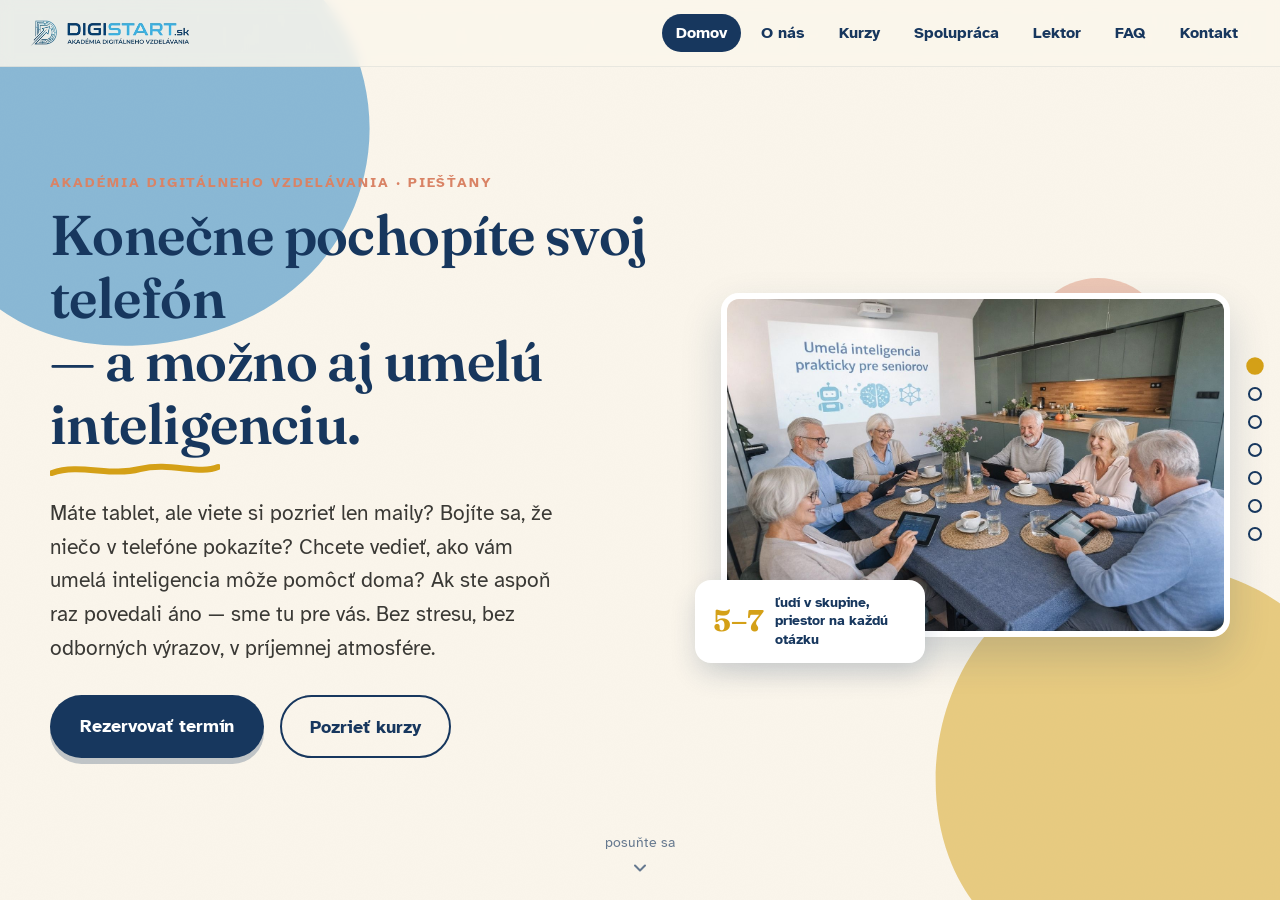
==== index.html @ fc983784 "Fix badge-card number wrapping, add question to hero lede, more compelling headline" ====
<!DOCTYPE html>
<html lang="sk">
<head>
<meta charset="UTF-8">
<meta name="viewport" content="width=device-width, initial-scale=1.0">
<title>DigiStart.sk — Akadémia digitálneho vzdelávania</title>
<style>
  @import url('https://fonts.googleapis.com/css2?family=Fraunces:opsz,wght@9..144,400;9..144,500;9..144,600;9..144,700&family=Atkinson+Hyperlegible:wght@400;700&display=swap');

  :root{
    --paper:#FBF6EC;
    --paper-deep:#F4EBD8;
    --navy:#17375E;
    --sky:#2E86C1;
    --gold:#D4A017;
    --teal:#5E9E96;
    --coral:#D98365;
    --ink:#2B2A28;
    --maxw: 1180px;
  }

  *{box-sizing:border-box;}
  html,body{margin:0;padding:0;}
  body{
    font-family:'Atkinson Hyperlegible', sans-serif;
    background:var(--paper);
    color:var(--ink);
    font-size:19px;
    line-height:1.6;
    -webkit-font-smoothing:antialiased;
  }
  h1,h2,h3{
    font-family:'Fraunces', serif;
    color:var(--navy);
    margin:0;
    font-weight:600;
    letter-spacing:-0.01em;
  }
  a{color:var(--sky);}
  img{max-width:100%; display:block;}
  button{font-family:inherit;}

  /* ===== Paper texture overlay ===== */
  .paper-texture{
    position:fixed; inset:0; pointer-events:none; z-index:1; opacity:0.5; mix-blend-mode:multiply;
  }

  /* ===== Scroll container ===== */
  .scroller{
    height:100vh;
    overflow-y:scroll;
    scroll-snap-type:y mandatory;
    scroll-behavior:smooth;
  }
  .scroller::-webkit-scrollbar{ width:0; background:transparent; }

  section.page{
    min-height:100vh;
    scroll-snap-align:start;
    scroll-snap-stop:always;
    position:relative;
    display:flex;
    align-items:center;
    overflow:hidden;
    padding:90px 24px 60px;
  }
  section.page > .wrap{
    max-width:var(--maxw);
    margin:0 auto;
    width:100%;
    position:relative;
    z-index:5;
  }

  @media (max-width:880px){
    section.page{
      overflow:visible;
      min-height:100vh;
      height:auto;
      padding:84px 20px 50px;
    }
  }

  /* reveal animation */
  .reveal{
    opacity:0;
    transform:translateY(18px);
    transition:opacity 0.9s ease, transform 0.9s ease;
  }
  .reveal.in{
    opacity:1;
    transform:translateY(0);
  }
  @media (prefers-reduced-motion: reduce){
    .reveal{opacity:1; transform:none; transition:none;}
    .scroller{scroll-behavior:auto;}
  }

  /* ===== Top nav ===== */
  .topnav{
    position:fixed; top:0; left:0; right:0; z-index:50;
    display:flex; align-items:center; justify-content:space-between;
    padding:14px 28px;
    background:rgba(251,246,236,0.85);
    backdrop-filter:blur(6px);
    border-bottom:1px solid rgba(23,55,94,0.08);
  }
  .topnav .brand{
    display:flex; align-items:center; gap:10px;
    font-family:'Fraunces', serif; font-weight:700; color:var(--navy);
    font-size:20px;
  }
  .topnav .brand img{height:30px; width:auto;}
  .topnav nav{
    display:flex; gap:6px; flex-wrap:wrap;
  }
  .topnav nav button{
    background:none; border:none; cursor:pointer;
    font-family:'Atkinson Hyperlegible', sans-serif;
    font-size:16px; font-weight:700;
    color:var(--navy);
    padding:9px 14px;
    border-radius:999px;
    transition:background 0.25s, color 0.25s;
    white-space:nowrap;
  }
  .topnav nav button:hover, .topnav nav button:focus-visible{
    background:var(--sky); color:#fff;
    outline:none;
  }
  .topnav nav button.active{
    background:var(--navy); color:#fff;
  }
  .topnav .menu-toggle{
    display:none;
    background:none;border:none;cursor:pointer;
    color:var(--navy);
  }

  @media (max-width:880px){
    .topnav nav{
      position:fixed; top:64px; left:0; right:0;
      background:var(--paper);
      flex-direction:column; align-items:stretch;
      padding:10px 18px 18px;
      box-shadow:0 12px 24px rgba(23,55,94,0.12);
      transform:translateY(-110%);
      transition:transform 0.3s ease;
      max-height:70vh; overflow-y:auto;
    }
    .topnav nav.open{ transform:translateY(0); }
    .topnav nav button{ text-align:left; font-size:18px; padding:13px 16px; }
    .topnav .menu-toggle{ display:block; }
  }

  /* ===== Side dots (page indicator) ===== */
  .dots{
    position:fixed; right:18px; top:50%; transform:translateY(-50%);
    z-index:40;
    display:flex; flex-direction:column; gap:14px;
  }
  .dots button{
    width:14px; height:14px; border-radius:50%;
    border:2px solid var(--navy);
    background:transparent;
    cursor:pointer; padding:0;
    transition:background 0.25s, transform 0.25s;
  }
  .dots button.active{ background:var(--gold); border-color:var(--gold); transform:scale(1.25); }
  @media (max-width:700px){ .dots{ display:none; } }

  /* ===== Down arrow nudge ===== */
  .scroll-hint{
    position:absolute; bottom:22px; left:50%; transform:translateX(-50%);
    z-index:6;
    display:flex; flex-direction:column; align-items:center; gap:4px;
    color:var(--navy); opacity:0.65;
    font-size:14px;
    animation:bob 2.2s ease-in-out infinite;
  }
  @keyframes bob{ 0%,100%{transform:translate(-50%,0);} 50%{transform:translate(-50%,8px);} }

  /* ===== Brush underline ===== */
  .brush-underline{
    display:block;
    width:170px; height:18px;
    margin-top:6px;
  }
  .eyebrow{
    font-family:'Atkinson Hyperlegible',sans-serif;
    text-transform:uppercase;
    letter-spacing:0.14em;
    font-size:14px;
    font-weight:700;
    color:var(--coral);
    margin-bottom:10px;
    display:block;
  }

  /* ===== Watercolor blobs (decorative, per-section, behind content) ===== */
  .blob{ position:absolute; z-index:1; pointer-events:none; }

  /* ===== Buttons ===== */
  .btn{
    display:inline-flex; align-items:center; gap:10px;
    font-family:'Atkinson Hyperlegible', sans-serif;
    font-weight:700; font-size:18px;
    padding:15px 28px;
    border-radius:999px;
    text-decoration:none;
    cursor:pointer;
    border:2px solid transparent;
    transition:transform 0.2s ease, box-shadow 0.2s ease;
  }
  .btn:hover{ transform:translateY(-2px); }
  .btn-primary{
    background:var(--navy); color:#fff;
    box-shadow:0 6px 0 rgba(23,55,94,0.25);
  }
  .btn-primary:hover{ box-shadow:0 8px 0 rgba(23,55,94,0.25); }
  .btn-outline{
    background:transparent; color:var(--navy); border-color:var(--navy);
  }
  .btn-outline:hover{ background:var(--navy); color:#fff; }

  /* ===== Hero ===== */
  #hero .wrap{
    display:grid; grid-template-columns:1.1fr 0.9fr; gap:48px; align-items:center;
  }
  #hero h1{ font-size:clamp(34px,5vw,56px); line-height:1.12; }
  #hero .lede{ font-size:21px; margin-top:18px; max-width:520px; color:#3a3935; }
  #hero .hero-photo{
    position:relative;
  }
  #hero .hero-photo img{
    border-radius:18px;
    box-shadow:0 18px 40px rgba(23,55,94,0.18);
    border:6px solid #fff;
  }
  #hero .badge-card{
    position:absolute; bottom:-26px; left:-26px;
    background:#fff; border-radius:16px; padding:14px 18px;
    box-shadow:0 12px 26px rgba(23,55,94,0.16);
    display:flex; align-items:center; gap:12px;
    max-width:230px;
  }
  #hero .badge-card .num{ font-family:'Fraunces',serif; font-size:30px; color:var(--gold); font-weight:700; white-space:nowrap; flex-shrink:0; }
  #hero .badge-card .lbl{ font-size:14px; color:var(--navy); font-weight:700; line-height:1.3;}
  .cta-row{ margin-top:30px; display:flex; gap:16px; flex-wrap:wrap; }
  @media (max-width:880px){
    #hero .wrap{ grid-template-columns:1fr; }
    #hero .hero-photo{ order:-1; max-width:380px; margin:0 auto 30px; }
    #hero .badge-card{ left:8px; bottom:-20px; }
  }

  /* ===== Generic section heading block ===== */
  .head-block{ max-width:680px; margin-bottom:40px; }
  .head-block p{ font-size:19px; color:#3a3935; margin-top:14px; }

  /* ===== Pestrá (About) section ===== */
  #o-nas .grid3{
    display:grid; grid-template-columns:repeat(3,1fr); gap:26px; margin-top:10px;
  }
  .feature-card{
    background:#fff; border-radius:18px; padding:28px 24px;
    box-shadow:0 10px 26px rgba(23,55,94,0.08);
    position:relative;
  }
  .feature-card .icon{
    width:54px; height:54px; border-radius:50%;
    display:flex; align-items:center; justify-content:center;
    margin-bottom:16px;
  }
  .feature-card h3{ font-size:21px; margin-bottom:10px; }
  .feature-card p{ font-size:17px; color:#4a4944; margin:0; }
  @media (max-width:880px){ #o-nas .grid3{ grid-template-columns:1fr; } }

  /* ===== Kurzy ===== */
  .course-grid{
    display:grid; grid-template-columns:repeat(3,1fr); gap:24px; margin-top:30px;
  }
  .course-card{
    background:#fff; border-radius:20px; padding:30px 28px;
    box-shadow:0 12px 28px rgba(23,55,94,0.10);
    border-top:6px solid var(--sky);
    display:flex; flex-direction:column;
  }
  .course-card:nth-child(2){ border-top-color:var(--gold); }
  .course-card:nth-child(3){ border-top-color:var(--coral); }
  .course-card:nth-child(4){ border-top-color:var(--teal); }
  .course-card:nth-child(5){ border-top-color:var(--navy); }
  .course-card .badge-popular{
    display:inline-block; background:var(--gold); color:#fff; font-size:12.5px; font-weight:700;
    padding:4px 11px; border-radius:999px; margin-bottom:10px; width:fit-content;
  }
  .course-card h3{ font-size:21px; margin-bottom:8px; }
  .course-card .meta{
    display:flex; gap:8px; flex-wrap:wrap; margin-bottom:14px;
  }
  .course-card .meta span{
    font-size:13.5px; font-weight:700; color:var(--navy);
    background:var(--paper-deep); padding:5px 11px; border-radius:999px;
  }
  .course-card p.short-desc{ font-size:16px; color:#4a4944; margin:0 0 18px; flex-grow:1; }
  .course-card .course-link{
    display:inline-flex; align-items:center; gap:6px;
    font-weight:700; font-size:15.5px; color:var(--navy); text-decoration:none;
    margin-top:auto;
  }
  .course-card .course-link:hover{ color:var(--sky); }
  @media (max-width:980px){ .course-grid{ grid-template-columns:repeat(2,1fr); } }
  @media (max-width:700px){ .course-grid{ grid-template-columns:1fr; } }

  .course-note{
    margin-top:26px; background:var(--paper-deep); border-radius:16px;
    padding:20px 26px; font-size:17px; color:var(--navy);
    border-left:5px solid var(--gold);
  }

  /* ===== Spolupráca ===== */
  #spolupraca .wrap{
    display:grid; grid-template-columns:1fr 1fr; gap:48px; align-items:start;
  }
  #spolupraca .photo-stack{ position:relative; }
  #spolupraca .photo-stack img{
    border-radius:16px; box-shadow:0 14px 30px rgba(23,55,94,0.16); border:5px solid #fff;
  }
  #spolupraca .photo-stack .small-photo{
    position:absolute; bottom:-36px; right:-30px; width:55%;
    border:5px solid #fff; border-radius:14px; box-shadow:0 12px 24px rgba(23,55,94,0.2);
  }
  #spolupraca .checklist{ margin-top:14px; padding:0; list-style:none; }
  #spolupraca .checklist li{
    display:flex; gap:12px; align-items:flex-start; margin-bottom:14px; font-size:18px;
  }
  #spolupraca .checklist li svg{ flex-shrink:0; margin-top:3px; }
  @media (max-width:880px){
    #spolupraca .wrap{ grid-template-columns:1fr; }
    #spolupraca .photo-stack{ margin-bottom:60px; max-width:420px; }
  }

  /* ===== Lektor ===== */
  #lektor .wrap{
    display:grid; grid-template-columns:0.8fr 1.2fr; gap:50px; align-items:center;
  }
  #lektor .portrait{
    border-radius:50%;
    width:280px; height:280px; object-fit:cover;
    object-position:50% 15%;
    border:8px solid #fff;
    box-shadow:0 16px 32px rgba(23,55,94,0.2);
    margin:0 auto;
  }
  #lektor .name-tag{ text-align:center; margin-top:18px; }
  #lektor .name-tag .role{ color:var(--coral); font-weight:700; font-size:16px; }
  #lektor blockquote{
    font-family:'Fraunces',serif; font-size:22px; color:var(--navy);
    border-left:5px solid var(--gold); padding-left:22px; margin:0 0 20px;
    font-weight:500; line-height:1.45;
  }
  @media (max-width:880px){
    #lektor .wrap{ grid-template-columns:1fr; text-align:center; }
    #lektor blockquote{ text-align:left; }
  }

  /* ===== FAQ ===== */
  .faq-list{ margin-top:10px; }
  .faq-item{
    background:#fff; border-radius:14px; margin-bottom:14px;
    box-shadow:0 8px 18px rgba(23,55,94,0.07);
    overflow:hidden;
  }
  .faq-item summary{
    list-style:none; cursor:pointer;
    padding:20px 26px;
    font-family:'Fraunces',serif; font-weight:600; font-size:19px;
    color:var(--navy);
    display:flex; align-items:center; justify-content:space-between; gap:16px;
  }
  .faq-item summary::-webkit-details-marker{ display:none; }
  .faq-item summary .plus{
    flex-shrink:0; width:30px; height:30px; border-radius:50%;
    background:var(--paper-deep); display:flex; align-items:center; justify-content:center;
    font-size:20px; color:var(--navy); font-weight:700;
    transition:transform 0.25s ease;
  }
  .faq-item[open] summary .plus{ transform:rotate(45deg); }
  .faq-item .faq-a{
    padding:0 26px 22px; font-size:17.5px; color:#4a4944;
  }

  /* ===== Kontakt ===== */
  #kontakt .wrap{
    display:grid; grid-template-columns:1fr 1fr; gap:48px;
  }
  .contact-card{
    background:#fff; border-radius:20px; padding:34px 32px;
    box-shadow:0 14px 30px rgba(23,55,94,0.12);
  }
  @media (max-width:880px){
    #kontakt .wrap{ grid-template-columns:1fr; gap:30px; }
    .contact-card{ padding:26px 22px; }
  }
  @media (max-width:480px){
    .contact-form input,
    .contact-form textarea{ font-size:16px; padding:14px 14px; }
    .contact-form .btn{ font-size:17px; padding:16px 24px; }
  }

  /* ===== Contact form ===== */
  .contact-form label{
    display:block; font-weight:700; color:var(--navy); font-size:16px; margin-bottom:6px;
  }
  .contact-form .field{ margin-bottom:18px; }
  .contact-form input,
  .contact-form textarea{
    width:100%;
    font-family:'Atkinson Hyperlegible', sans-serif;
    font-size:17px;
    padding:13px 16px;
    border:2px solid #E2DCC9;
    border-radius:12px;
    background:var(--paper);
    color:var(--ink);
    transition:border-color 0.2s ease, box-shadow 0.2s ease;
  }
  .contact-form input:focus,
  .contact-form textarea:focus{
    outline:none;
    border-color:var(--sky);
    box-shadow:0 0 0 3px rgba(46,134,193,0.18);
  }
  .contact-form textarea{ resize:vertical; min-height:120px; }
  .contact-form .btn{
    width:100%; justify-content:center; border:none;
  }
  .form-status{
    margin-top:16px; font-size:16px; font-weight:700; display:none; padding:12px 16px; border-radius:10px;
  }
  .form-status.show{ display:block; }
  .form-status.success{ background:#E4F2EE; color:#1F6E5C; }
  .form-status.error{ background:#FBE4E0; color:#A0402A; }
  .form-status.sending{ background:var(--paper-deep); color:var(--navy); }
  .contact-row{
    display:flex; align-items:center; gap:16px; margin-bottom:20px; font-size:19px;
  }
  .contact-row .ic{
    width:46px; height:46px; border-radius:50%; background:var(--paper-deep);
    display:flex; align-items:center; justify-content:center; flex-shrink:0;
  }
  .contact-row a{ color:var(--ink); text-decoration:none; font-weight:700; }
  .contact-row a:hover{ color:var(--sky); }
  .cities{
    display:flex; flex-wrap:wrap; gap:10px; margin-top:8px;
  }
  .cities span{
    background:var(--paper-deep); color:var(--navy); font-weight:700; font-size:15px;
    padding:8px 16px; border-radius:999px;
  }
  footer.site-footer{
    text-align:center; padding:22px; font-size:14px; color:#8a8378;
    position:relative; z-index:5;
  }

  /* Helper utility */
  .text-center{ text-align:center; }
  .mx-auto{ margin-left:auto; margin-right:auto; }
</style>
</head>
<body>

<svg class="paper-texture" width="100%" height="100%">
  <filter id="paperNoise">
    <feTurbulence type="fractalNoise" baseFrequency="0.9" numOctaves="2" result="noise"/>
    <feColorMatrix in="noise" type="matrix" values="0 0 0 0 0  0 0 0 0 0  0 0 0 0 0  0 0 0 0.02 0"/>
  </filter>
  <rect width="100%" height="100%" filter="url(#paperNoise)"/>
</svg>

<!-- ===================== TOP NAV ===================== -->
<div class="topnav">
  <div class="brand">
    <img src="[data-uri]" alt="DigiStart.sk logo">
  </div>
  <button class="menu-toggle" aria-label="Otvoriť menu" id="menuToggle">
    <svg width="30" height="30" viewBox="0 0 24 24" fill="none"><path d="M3 6h18M3 12h18M3 18h18" stroke="#17375E" stroke-width="2.2" stroke-linecap="round"/></svg>
  </button>
  <nav id="mainNav">
    <button data-target="hero" class="active">Domov</button>
    <button data-target="o-nas">O nás</button>
    <button data-target="kurzy">Kurzy</button>
    <button data-target="spolupraca">Spolupráca</button>
    <button data-target="lektor">Lektor</button>
    <button data-target="faq">FAQ</button>
    <button data-target="kontakt">Kontakt</button>
  </nav>
</div>

<!-- ===================== DOTS ===================== -->
<div class="dots" id="dotsNav">
  <button data-target="hero" class="active" aria-label="Domov"></button>
  <button data-target="o-nas" aria-label="O nás"></button>
  <button data-target="kurzy" aria-label="Kurzy"></button>
  <button data-target="spolupraca" aria-label="Spolupráca"></button>
  <button data-target="lektor" aria-label="Lektor"></button>
  <button data-target="faq" aria-label="FAQ"></button>
  <button data-target="kontakt" aria-label="Kontakt"></button>
</div>

<div class="scroller" id="scroller">

  <!-- ===================== HERO ===================== -->
  <section class="page" id="hero">
    <!-- blobs -->
    <svg class="blob" style="top:-80px; left:-100px; width:520px; opacity:0.55;" viewBox="0 0 500 500"><path fill="#2E86C1" d="M120,30 C220,-20 380,10 430,110 C480,210 440,330 340,380 C240,430 100,420 50,320 C0,220 20,80 120,30 Z"/></svg>
    <svg class="blob" style="bottom:-120px; right:-120px; width:480px; opacity:0.5;" viewBox="0 0 500 500"><path fill="#D4A017" d="M150,40 C260,0 400,40 440,150 C480,260 420,380 310,430 C200,480 70,440 30,330 C-10,220 40,80 150,40 Z"/></svg>
    <svg class="blob" style="top:30%; right:8%; width:160px; opacity:0.4;" viewBox="0 0 200 200"><circle cx="100" cy="100" r="90" fill="#D98365"/></svg>

    <div class="wrap">
      <div class="reveal in">
        <span class="eyebrow">Akadémia digitálneho vzdelávania · Piešťany</span>
        <h1>Konečne pochopíte svoj telefón<br>— a možno aj umelú inteligenciu.</h1>
        <svg class="brush-underline" viewBox="0 0 170 18"><path d="M2,12 C30,2 60,16 90,8 C120,1 150,14 168,6" stroke="#D4A017" stroke-width="6" fill="none" stroke-linecap="round"/></svg>
        <p class="lede">Máte tablet, ale viete si pozrieť len maily? Bojíte sa, že niečo v telefóne pokazíte? Chcete vedieť, ako vám umelá inteligencia môže pomôcť doma? Ak ste aspoň raz povedali áno — sme tu pre vás. Bez stresu, bez odborných výrazov, v príjemnej atmosfére.</p>
        <div class="cta-row">
          <a class="btn btn-primary" href="rezervacia.html">Rezervovať termín</a>
          <button class="btn btn-outline" data-target="kurzy">Pozrieť kurzy</button>
        </div>
      </div>
      <div class="hero-photo reveal in">
        <img src="[data-uri]" alt="Lektor DigiStart vysvetľuje seniorom prácu s umelou inteligenciou">
        <div class="badge-card">
          <span class="num">5–7</span>
          <span class="lbl">ľudí v skupine, priestor na každú otázku</span>
        </div>
      </div>
    </div>
    <div class="scroll-hint">
      <span>posuňte sa</span>
      <svg width="20" height="20" viewBox="0 0 24 24" fill="none"><path d="M6 9l6 6 6-6" stroke="#17375E" stroke-width="2.4" stroke-linecap="round" stroke-linejoin="round"/></svg>
    </div>
  </section>

  <!-- ===================== O NÁS ===================== -->
  <section class="page" id="o-nas" style="background:var(--paper-deep);">
    <svg class="blob" style="top:-60px; right:-90px; width:420px; opacity:0.45;" viewBox="0 0 500 500"><path fill="#5E9E96" d="M140,30 C250,-10 390,30 430,140 C470,250 410,370 300,420 C190,470 60,420 30,300 C0,180 30,70 140,30 Z"/></svg>

    <div class="wrap">
      <div class="head-block reveal">
        <span class="eyebrow">Prečo DigiStart</span>
        <h2>Kurzy šité na vašu mieru</h2>
        <svg class="brush-underline" viewBox="0 0 170 18"><path d="M2,12 C30,2 60,16 90,8 C120,1 150,14 168,6" stroke="#2E86C1" stroke-width="6" fill="none" stroke-linecap="round"/></svg>
        <p>Každý človek má iné skúsenosti s technológiami a vlastné tempo učenia. Neučíme naspamäť poučky, ale praktické veci, ktoré si hneď vyskúšate na tablete, notebooku alebo telefóne — pokojne, zrozumiteľne a bez stresu.</p>
      </div>

      <div class="grid3">
        <div class="feature-card reveal">
          <div class="icon" style="background:#E8F1F8;">
            <svg width="28" height="28" viewBox="0 0 24 24" fill="none"><path d="M12 2v4M12 18v4M4.9 4.9l2.8 2.8M16.3 16.3l2.8 2.8M2 12h4M18 12h4M4.9 19.1l2.8-2.8M16.3 7.7l2.8-2.8" stroke="#2E86C1" stroke-width="2" stroke-linecap="round"/><circle cx="12" cy="12" r="3.5" stroke="#2E86C1" stroke-width="2"/></svg>
          </div>
          <h3>Individuálny prístup</h3>
          <p>Učíme v malých skupinách 5–7 ľudí, kde má každý dosť času na otázky aj opakovanie. Lektor sa prispôsobuje potrebám skupiny, nie naopak.</p>
        </div>
        <div class="feature-card reveal">
          <div class="icon" style="background:#FBF0DC;">
            <svg width="28" height="28" viewBox="0 0 24 24" fill="none"><path d="M9 11l3 3L22 4" stroke="#D4A017" stroke-width="2.2" stroke-linecap="round" stroke-linejoin="round"/><path d="M21 12v7a2 2 0 0 1-2 2H5a2 2 0 0 1-2-2V5a2 2 0 0 1 2-2h11" stroke="#D4A017" stroke-width="2.2" stroke-linecap="round"/></svg>
          </div>
          <h3>Praktická výučba</h3>
          <p>Žiadna zbytočná teória. Každú novú vec si hneď vyskúšate na vašom či našom zariadení — od e-mailu až po umelú inteligenciu.</p>
        </div>
        <div class="feature-card reveal">
          <div class="icon" style="background:#F4E3DC;">
            <svg width="28" height="28" viewBox="0 0 24 24" fill="none"><path d="M20.8 4.6a5.5 5.5 0 0 0-7.8 0L12 5.6l-1-1a5.5 5.5 0 0 0-7.8 7.8l1 1L12 21l7.8-7.6 1-1a5.5 5.5 0 0 0 0-7.8z" stroke="#D98365" stroke-width="2" stroke-linejoin="round"/></svg>
          </div>
          <h3>Príjemná atmosféra</h3>
          <p>Rešpekt, trpezlivosť a ľudský prístup sú samozrejmosťou. Často pri káve či čaji — nejde len o učenie, ale aj o príjemne strávený čas.</p>
        </div>
      </div>
    </div>
  </section>

  <!-- ===================== KURZY ===================== -->
  <section class="page" id="kurzy">
    <svg class="blob" style="bottom:-100px; left:-110px; width:460px; opacity:0.45;" viewBox="0 0 500 500"><path fill="#D98365" d="M150,40 C260,0 400,40 440,150 C480,260 420,380 310,430 C200,480 70,440 30,330 C-10,220 40,80 150,40 Z"/></svg>

    <div class="wrap">
      <div class="head-block reveal">
        <span class="eyebrow">Aktuálna ponuka 2026</span>
        <h2>Vyberte si kurz podľa potreby</h2>
        <svg class="brush-underline" viewBox="0 0 170 18"><path d="M2,12 C30,2 60,16 90,8 C120,1 150,14 168,6" stroke="#D4A017" stroke-width="6" fill="none" stroke-linecap="round"/></svg>
        <p>Kurzy prebiehajú v malých skupinách (ideálne 6 účastníkov) vo viacerých mestách, vrátane tlačených materiálov a certifikátu o absolvovaní. Kliknutím na kurz si pozriete plné podrobnosti.</p>
      </div>

      <div class="course-grid">
        <div class="course-card reveal">
          <span class="badge-popular">⭐ Najpopulárnejší</span>
          <h3>Začíname s umelou inteligenciou</h3>
          <div class="meta"><span>Seniori</span><span>Začiatočníci</span><span>3 hodiny</span></div>
          <p class="short-desc">AI ako jednoduchý a užitočný pomocník pre každodenný život — praktické aplikácie, bezpečnosť a základy promptovania.</p>
          <a class="course-link" href="kurzy.html#ai">Viac informácií →</a>
        </div>
        <div class="course-card reveal">
          <h3>Mobil a tablet bez stresu + bezpečný internet</h3>
          <div class="meta"><span>Seniori</span><span>Začiatočníci</span><span>3 hodiny</span></div>
          <p class="short-desc">Istota pri používaní mobilu a tabletu, práca s internetom, online bezpečnosť a rozpoznávanie hoaxov a podvodov.</p>
          <a class="course-link" href="kurzy.html#mobil-tablet">Viac informácií →</a>
        </div>
        <div class="course-card reveal">
          <h3>Séria piatich 2-hodinových workshopov</h3>
          <div class="meta"><span>Seniori</span><span>Postupný program</span><span>5× 2 hodiny</span></div>
          <p class="short-desc">Tablet, aplikácie, internet, online bezpečnosť a umelá inteligencia — rozdelené do 5 modulov v pokojnom tempe.</p>
          <a class="course-link" href="kurzy.html#seria-modulov">Viac informácií →</a>
        </div>
        <div class="course-card reveal">
          <h3>Digitálny klub seniorov</h3>
          <div class="meta"><span>Seniori</span><span>Pravidelné stretnutia</span><span>Pripravujeme</span></div>
          <p class="short-desc">Pravidelné 2-hodinové stretnutia 2× mesačne v Piešťanoch, Nitre, Novom Meste nad Váhom a Trenčíne.</p>
          <a class="course-link" href="kurzy.html#digitalny-klub">Viac informácií →</a>
        </div>
        <div class="course-card reveal">
          <h3>Individuálne školenie v oblasti IT</h3>
          <div class="meta"><span>Na požiadanie</span><span>Všetky úrovne</span></div>
          <p class="short-desc">Školenie presne podľa vašich potrieb — obsah, miesto a rozsah dohodneme individuálne.</p>
          <a class="course-link" href="kurzy.html#individualne">Viac informácií →</a>
        </div>
      </div>

      <div class="course-note">
        📖 Chcete vidieť plné podrobnosti o obsahu, výstupoch a priebehu každého kurzu? <a href="kurzy.html" style="color:var(--navy); font-weight:700;">Pozrite si všetky kurzy →</a>
      </div>
    </div>
  </section>

  <!-- ===================== SPOLUPRÁCA ===================== -->
  <section class="page" id="spolupraca" style="background:var(--paper-deep);">
    <svg class="blob" style="top:-90px; right:-100px; width:440px; opacity:0.4;" viewBox="0 0 500 500"><path fill="#2E86C1" d="M120,30 C220,-20 380,10 430,110 C480,210 440,330 340,380 C240,430 100,420 50,320 C0,220 20,80 120,30 Z"/></svg>

    <div class="wrap">
      <div>
        <div class="photo-stack reveal">
          <img src="[data-uri]" alt="Mobilná učebňa DigiStart pripravená na školenie">
          <img class="small-photo" src="[data-uri]" alt="Lektor DigiStart školí účastníkov s tabletmi">
        </div>
      </div>
      <div class="reveal">
        <span class="eyebrow">Pre organizácie a inštitúcie</span>
        <h2>Školenie priamo u vás</h2>
        <svg class="brush-underline" viewBox="0 0 170 18"><path d="M2,12 C30,2 60,16 90,8 C120,1 150,14 168,6" stroke="#5E9E96" stroke-width="6" fill="none" stroke-linecap="round"/></svg>
        <p style="margin-top:14px; font-size:18px; color:#3a3935;">Vďaka mobilnej učebni DigiStart realizujeme kurzy priamo vo vašich priestoroch — bez potreby vlastnej techniky. Vhodné pre knižnice, komunitné centrá, seniorské kluby, denné centrá, kultúrne domy aj firemné priestory.</p>
        <ul class="checklist">
          <li>
            <svg width="22" height="22" viewBox="0 0 24 24" fill="none"><circle cx="12" cy="12" r="11" fill="#5E9E96"/><path d="M7 12.5l3 3 7-7" stroke="#fff" stroke-width="2.2" stroke-linecap="round" stroke-linejoin="round"/></svg>
            <span>Tablety pre účastníkov, dataprojektor a mobilný internet</span>
          </li>
          <li>
            <svg width="22" height="22" viewBox="0 0 24 24" fill="none"><circle cx="12" cy="12" r="11" fill="#5E9E96"/><path d="M7 12.5l3 3 7-7" stroke="#fff" stroke-width="2.2" stroke-linecap="round" stroke-linejoin="round"/></svg>
            <span>Tlačené výučbové materiály pre každého účastníka</span>
          </li>
          <li>
            <svg width="22" height="22" viewBox="0 0 24 24" fill="none"><circle cx="12" cy="12" r="11" fill="#5E9E96"/><path d="M7 12.5l3 3 7-7" stroke="#fff" stroke-width="2.2" stroke-linecap="round" stroke-linejoin="round"/></svg>
            <span>Obsah prispôsobený vašej cieľovej skupine</span>
          </li>
          <li>
            <svg width="22" height="22" viewBox="0 0 24 24" fill="none"><circle cx="12" cy="12" r="11" fill="#5E9E96"/><path d="M7 12.5l3 3 7-7" stroke="#fff" stroke-width="2.2" stroke-linecap="round" stroke-linejoin="round"/></svg>
            <span>Výborná príležitosť na socializáciu a budovanie komunity</span>
          </li>
        </ul>
        <div class="cta-row">
          <a class="btn btn-primary" href="mailto:info@digistart.sk">Dohodnúť spoluprácu</a>
          <a class="btn btn-outline" href="spolupraca.html">Viac o spolupráci →</a>
        </div>
      </div>
    </div>
  </section>

  <!-- ===================== LEKTOR ===================== -->
  <section class="page" id="lektor">
    <svg class="blob" style="bottom:-110px; right:-90px; width:420px; opacity:0.4;" viewBox="0 0 500 500"><path fill="#D4A017" d="M150,40 C260,0 400,40 440,150 C480,260 420,380 310,430 C200,480 70,440 30,330 C-10,220 40,80 150,40 Z"/></svg>

    <div class="wrap">
      <div class="reveal">
        <img class="portrait" src="[data-uri]" alt="Jaroslav, lektor DigiStart">
        <div class="name-tag">
          <h3 style="font-size:24px;">Jaroslav</h3>
          <span class="role">Lektor a zakladateľ DigiStart</span>
        </div>
      </div>
      <div class="reveal">
        <span class="eyebrow">Kto vás bude učiť</span>
        <h2>Skúsený lektor s ľudským prístupom</h2>
        <svg class="brush-underline" viewBox="0 0 170 18"><path d="M2,12 C30,2 60,16 90,8 C120,1 150,14 168,6" stroke="#D4A017" stroke-width="6" fill="none" stroke-linecap="round"/></svg>
        <blockquote style="margin-top:24px;">„Mojím cieľom je, aby každý účastník získal sebavedomie pri práci s digitálnymi nástrojmi.“</blockquote>
        <p>Jaroslav je skúsený IT lektor so silným zázemím vo vzdelávaní, komunikácii a praktickej informatike. Pôsobil ako učiteľ informatiky a neskôr nadobudol skúsenosti v zahraničí ako tlmočník, prekladateľ a špecialista komunikácie v zdravotníckom sektore.</p>
        <p>V posledných rokoch absolvoval množstvo školení zameraných na umelú inteligenciu a digitálne technológie, čo mu umožňuje priblížiť moderné nástroje seniorom aj začiatočníkom jednoducho a zrozumiteľne. Je absolventom štúdia vzdelávania dospelých — vie prispôsobiť tempo a obsah kurzu individuálnym potrebám. Mimo IT má vášeň pre medicínu a aktívny pobyt v prírode.</p>
      </div>
    </div>
  </section>

  <!-- ===================== FAQ ===================== -->
  <section class="page" id="faq" style="background:var(--paper-deep);">
    <svg class="blob" style="top:-80px; left:-100px; width:420px; opacity:0.4;" viewBox="0 0 500 500"><path fill="#D98365" d="M140,30 C250,-10 390,30 430,140 C470,250 410,370 300,420 C190,470 60,420 30,300 C0,180 30,70 140,30 Z"/></svg>

    <div class="wrap">
      <div class="head-block reveal">
        <span class="eyebrow">Časté otázky</span>
        <h2>Možno sa pýtate na to isté</h2>
        <svg class="brush-underline" viewBox="0 0 170 18"><path d="M2,12 C30,2 60,16 90,8 C120,1 150,14 168,6" stroke="#2E86C1" stroke-width="6" fill="none" stroke-linecap="round"/></svg>
      </div>

      <div class="faq-list reveal">
        <details class="faq-item" open>
          <summary>Pre koho sú kurzy určené?<span class="plus">+</span></summary>
          <div class="faq-a">Najmä pre seniorov, úplných začiatočníkov a mierne pokročilých. Nie je potrebná žiadna predchádzajúca skúsenosť — vysvetľujeme zrozumiteľne, bez žargónu, v pokojnom tempe.</div>
        </details>
        <details class="faq-item">
          <summary>Potrebujem vlastný tablet alebo smartfón?<span class="plus">+</span></summary>
          <div class="faq-a">Nie je to podmienka. Vďaka mobilnej učebni vám tablet rád zapožičiame priamo na kurze. Ak máte vlastné zariadenie, odporúčame pracovať s ním, aby ste vedomosti hneď využili aj doma.</div>
        </details>
        <details class="faq-item">
          <summary>Bojím sa, že sa stratím — som úplný začiatočník.<span class="plus">+</span></summary>
          <div class="faq-a">To je úplne v poriadku, presne pre takýchto účastníkov kurzy vznikli. Nikto sa nemusí báť pýtať ani robiť chyby. Otázky sú vítané po celý čas.</div>
        </details>
        <details class="faq-item">
          <summary>Koľko ľudí je na jednom kurze?<span class="plus">+</span></summary>
          <div class="faq-a">Kurzy prebiehajú v malých skupinách, zvyčajne 5 až 7 účastníkov, aby sa lektor mohol venovať každému individuálne.</div>
        </details>
        <details class="faq-item">
          <summary>Prebiehajú kurzy aj mimo Piešťan?<span class="plus">+</span></summary>
          <div class="faq-a">Áno. Vďaka mobilnej učebni plánujeme aj Topoľčany, Trnavu, Nitru, Nové Mesto nad Váhom a Trenčín. Pripravujeme tiež online kurzy z pohodlia domova.</div>
        </details>
        <details class="faq-item">
          <summary>Dostanem materiály na zopakovanie učiva?<span class="plus">+</span></summary>
          <div class="faq-a">Áno, účastníci dostávajú tlačené výučbové materiály písané jednoducho a prehľadne, aby ste si vedeli učivo zopakovať aj doma bez pomoci.</div>
        </details>
        <details class="faq-item">
          <summary>Je kurz vhodný ako darček?<span class="plus">+</span></summary>
          <div class="faq-a">Určite — je to originálny darček pre rodičov či starých rodičov. Ponúkame aj darčekový poukaz s platnosťou 3 mesiace.</div>
        </details>
      </div>
      <div class="cta-row" style="margin-top:18px;">
        <a class="btn btn-outline" href="faq.html">Všetky otázky a odpovede →</a>
      </div>
    </div>
  </section>

  <!-- ===================== KONTAKT ===================== -->
  <section class="page" id="kontakt">
    <svg class="blob" style="bottom:-100px; right:-120px; width:480px; opacity:0.45;" viewBox="0 0 500 500"><path fill="#5E9E96" d="M150,40 C260,0 400,40 440,150 C480,260 420,380 310,430 C200,480 70,440 30,330 C-10,220 40,80 150,40 Z"/></svg>
    <svg class="blob" style="top:-60px; left:-80px; width:300px; opacity:0.35;" viewBox="0 0 200 200"><circle cx="100" cy="100" r="90" fill="#D4A017"/></svg>

    <div class="wrap">
      <div class="reveal">
        <span class="eyebrow">Ozvite sa nám</span>
        <h2>Poďme sa spoznať</h2>
        <svg class="brush-underline" viewBox="0 0 170 18"><path d="M2,12 C30,2 60,16 90,8 C120,1 150,14 168,6" stroke="#D98365" stroke-width="6" fill="none" stroke-linecap="round"/></svg>
        <p style="margin-top:16px; font-size:18px; color:#3a3935; max-width:480px;">Či už máte otázku, chcete si rezervovať kurz alebo dohodnúť školenie pre vašu organizáciu — napíšte alebo zavolajte. Odpovieme vám rovnako ľudsky, ako učíme.</p>
        <div class="contact-row" style="margin-top:26px;">
          <span class="ic"><svg width="22" height="22" viewBox="0 0 24 24" fill="none"><path d="M22 16.92v3a2 2 0 0 1-2.18 2 19.79 19.79 0 0 1-8.63-3.07 19.5 19.5 0 0 1-6-6 19.79 19.79 0 0 1-3.07-8.67A2 2 0 0 1 4.11 2h3a2 2 0 0 1 2 1.72c.12.81.32 1.6.6 2.36a2 2 0 0 1-.45 2.11L8.09 9.91a16 16 0 0 0 6 6l1.72-1.27a2 2 0 0 1 2.11-.45c.76.28 1.55.48 2.36.6A2 2 0 0 1 22 16.92z" stroke="#17375E" stroke-width="2"/></svg></span>
          <a href="tel:0951516615">0951 516 615</a>
        </div>
        <div class="contact-row">
          <span class="ic"><svg width="22" height="22" viewBox="0 0 24 24" fill="none"><path d="M4 4h16v16H4z" stroke="none"/><path d="M22 6l-10 7L2 6" stroke="#17375E" stroke-width="2" stroke-linecap="round" stroke-linejoin="round"/><rect x="2" y="4" width="20" height="16" rx="2" stroke="#17375E" stroke-width="2"/></svg></span>
          <a href="mailto:info@digistart.sk">info@digistart.sk</a>
        </div>
        <div class="contact-row">
          <span class="ic"><svg width="22" height="22" viewBox="0 0 24 24" fill="none"><path d="M21 10c0 7-9 12-9 12s-9-5-9-12a9 9 0 1 1 18 0z" stroke="#17375E" stroke-width="2"/><circle cx="12" cy="10" r="3" stroke="#17375E" stroke-width="2"/></svg></span>
          <span style="font-weight:700;">DigiStart, Akadémia digitálneho vzdelávania, Piešťany</span>
        </div>

        <p style="margin-top:24px; font-weight:700; color:var(--navy);">Kurzy organizujeme v mestách:</p>
        <div class="cities">
          <span>Piešťany</span><span>Nitra</span><span>Topoľčany</span><span>Nové Mesto nad Váhom</span><span>Trenčín</span>
        </div>

        <div class="cta-row" style="margin-top:26px;">
          <a class="btn btn-primary" href="rezervacia.html">Rezervovať termín</a>
          <a class="btn btn-outline" href="https://www.facebook.com/profile.php?id=61587481792657" target="_blank" rel="noopener">Facebook</a>
          <a class="btn btn-outline" href="kontakty.html">Fakturačné údaje a QR platba →</a>
        </div>
      </div>

      <div class="contact-card reveal">
        <h3 style="font-size:22px; margin-bottom:6px;">Napíšte nám správu</h3>
        <p style="font-size:16px; color:#6a6358; margin:0 0 22px;">Odpovieme vám čo najskôr na e-mail alebo telefonicky.</p>

        <form id="contactForm" class="contact-form">
          <input type="hidden" name="access_key" value="6b8b2a47-c071-4e6b-84f2-d47e8a0a3380">
          <input type="hidden" name="subject" value="Nová správa z webu DigiStart">
          <input type="checkbox" name="botcheck" style="display:none;">

          <div class="field">
            <label for="cf-name">Meno</label>
            <input type="text" id="cf-name" name="name" placeholder="Vaše meno a priezvisko" required>
          </div>
          <div class="field">
            <label for="cf-phone">Telefónne číslo</label>
            <input type="tel" id="cf-phone" name="phone" placeholder="napr. 0901 234 567" required>
          </div>
          <div class="field">
            <label for="cf-message">Správa</label>
            <textarea id="cf-message" name="message" placeholder="Napíšte nám, s čím vám môžeme pomôcť..." required></textarea>
          </div>

          <button type="submit" class="btn btn-primary" id="cf-submit">Odoslať správu</button>
          <div class="form-status" id="cf-status"></div>
        </form>
      </div>
    </div>
  </section>

  <footer class="site-footer">
    © 2026 DigiStart · Akadémia digitálneho vzdelávania · Piešťany
  </footer>

</div>

<script>
  const sections = Array.from(document.querySelectorAll('section.page'));
  const navButtons = Array.from(document.querySelectorAll('#mainNav button'));
  const dotButtons = Array.from(document.querySelectorAll('#dotsNav button'));
  const scroller = document.getElementById('scroller');
  const mainNav = document.getElementById('mainNav');
  const menuToggle = document.getElementById('menuToggle');

  function goTo(id){
    const el = document.getElementById(id);
    if(el) el.scrollIntoView({behavior:'smooth'});
    mainNav.classList.remove('open');
  }

  navButtons.forEach(btn => btn.addEventListener('click', () => goTo(btn.dataset.target)));
  dotButtons.forEach(btn => btn.addEventListener('click', () => goTo(btn.dataset.target)));
  document.querySelectorAll('[data-target]').forEach(btn=>{
    if(!btn.closest('#mainNav') && !btn.closest('#dotsNav')){
      btn.addEventListener('click', ()=>goTo(btn.dataset.target));
    }
  });

  menuToggle.addEventListener('click', ()=> mainNav.classList.toggle('open'));

  // Active state + reveal animation via IntersectionObserver
  const revealEls = document.querySelectorAll('.reveal');
  const io = new IntersectionObserver((entries)=>{
    entries.forEach(entry=>{
      if(entry.isIntersecting){
        entry.target.classList.add('in');
      }
      if(entry.target.classList.contains('page')){
        if(entry.isIntersecting && entry.intersectionRatio > 0.5){
          const id = entry.target.id;
          navButtons.forEach(b=> b.classList.toggle('active', b.dataset.target===id));
          dotButtons.forEach(b=> b.classList.toggle('active', b.dataset.target===id));
        }
      }
    });
  }, {threshold:[0.5], root: scroller});

  revealEls.forEach(el=> io.observe(el));
  sections.forEach(s=> io.observe(s));

  // ===== Contact form submission (Web3Forms) =====
  const cfForm = document.getElementById('contactForm');
  if(cfForm){
    const cfStatus = document.getElementById('cf-status');
    const cfSubmit = document.getElementById('cf-submit');

    cfForm.addEventListener('submit', async function(e){
      e.preventDefault();
      cfStatus.className = 'form-status show sending';
      cfStatus.textContent = 'Odosielam správu...';
      cfSubmit.disabled = true;

      const formData = new FormData(cfForm);
      try{
        const res = await fetch('https://api.web3forms.com/submit', {
          method: 'POST',
          headers: { 'Accept': 'application/json' },
          body: formData
        });
        const result = await res.json();
        if(result.success){
          cfStatus.className = 'form-status show success';
          cfStatus.textContent = 'Ďakujeme! Vaša správa bola odoslaná, ozveme sa vám čo najskôr.';
          cfForm.reset();
        } else {
          cfStatus.className = 'form-status show error';
          cfStatus.textContent = 'Niečo sa pokazilo. Skúste to prosím znova, alebo nám napíšte na info@digistart.sk.';
        }
      } catch(err){
        cfStatus.className = 'form-status show error';
        cfStatus.textContent = 'Správu sa nepodarilo odoslať. Skontrolujte internetové pripojenie, alebo nám napíšte na info@digistart.sk.';
      } finally {
        cfSubmit.disabled = false;
      }
    });
  }
</script>

</body>
</html>
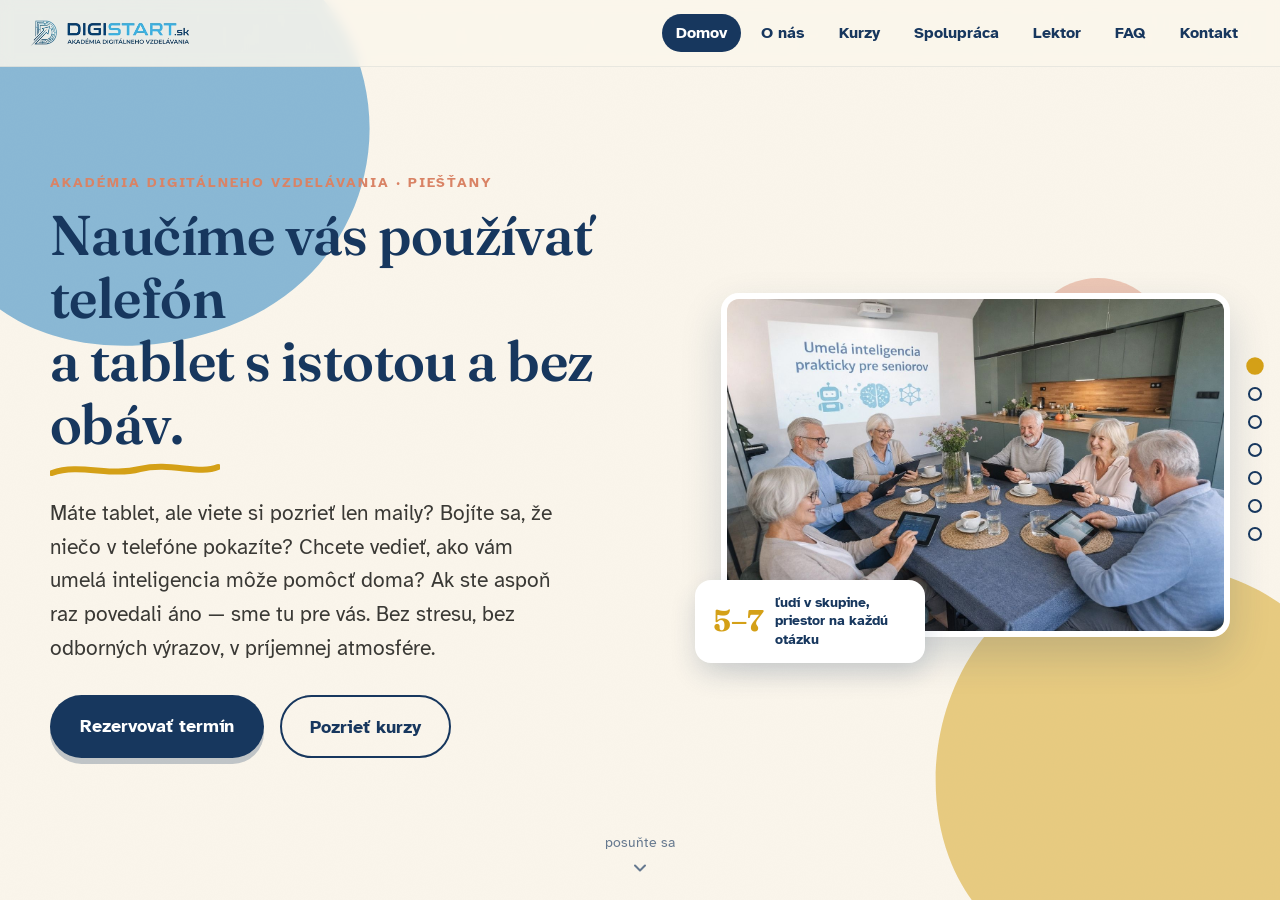
==== commit fbf2a650: "Update hero headline" ====
--- a/index.html
+++ b/index.html
@@ -519,7 +519,7 @@
     <div class="wrap">
       <div class="reveal in">
         <span class="eyebrow">Akadémia digitálneho vzdelávania · Piešťany</span>
-        <h1>Konečne pochopíte svoj telefón<br>— a možno aj umelú inteligenciu.</h1>
+        <h1>Naučíme vás používať telefón<br>a tablet s istotou a bez obáv.</h1>
         <svg class="brush-underline" viewBox="0 0 170 18"><path d="M2,12 C30,2 60,16 90,8 C120,1 150,14 168,6" stroke="#D4A017" stroke-width="6" fill="none" stroke-linecap="round"/></svg>
         <p class="lede">Máte tablet, ale viete si pozrieť len maily? Bojíte sa, že niečo v telefóne pokazíte? Chcete vedieť, ako vám umelá inteligencia môže pomôcť doma? Ak ste aspoň raz povedali áno — sme tu pre vás. Bez stresu, bez odborných výrazov, v príjemnej atmosfére.</p>
         <div class="cta-row">
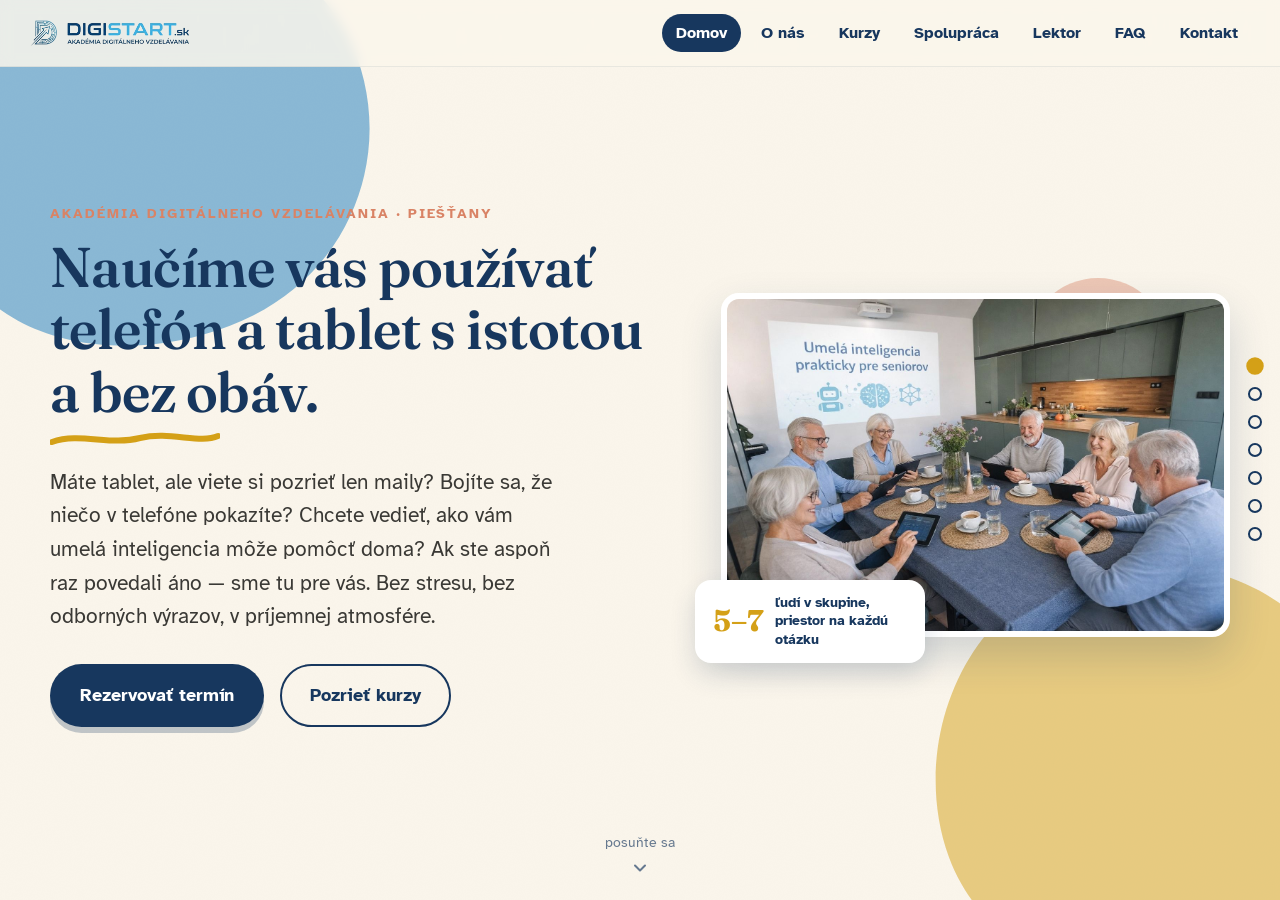
==== commit c48c6773: "Remove forced line break in hero headline" ====
--- a/index.html
+++ b/index.html
@@ -519,7 +519,7 @@
     <div class="wrap">
       <div class="reveal in">
         <span class="eyebrow">Akadémia digitálneho vzdelávania · Piešťany</span>
-        <h1>Naučíme vás používať telefón<br>a tablet s istotou a bez obáv.</h1>
+        <h1>Naučíme vás používať telefón a tablet s istotou a bez obáv.</h1>
         <svg class="brush-underline" viewBox="0 0 170 18"><path d="M2,12 C30,2 60,16 90,8 C120,1 150,14 168,6" stroke="#D4A017" stroke-width="6" fill="none" stroke-linecap="round"/></svg>
         <p class="lede">Máte tablet, ale viete si pozrieť len maily? Bojíte sa, že niečo v telefóne pokazíte? Chcete vedieť, ako vám umelá inteligencia môže pomôcť doma? Ak ste aspoň raz povedali áno — sme tu pre vás. Bez stresu, bez odborných výrazov, v príjemnej atmosfére.</p>
         <div class="cta-row">
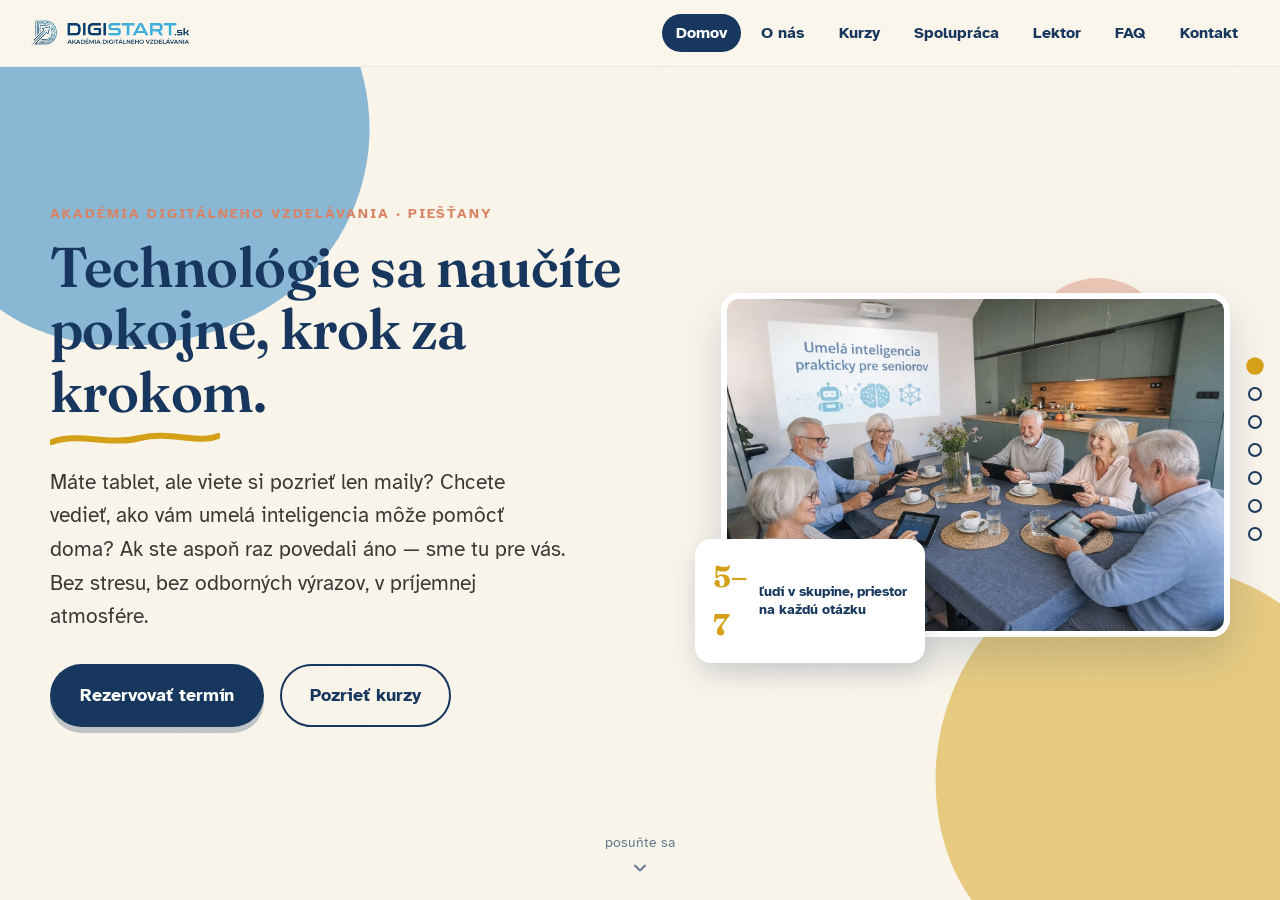
==== commit 037e66af: "Fix mobile header overlap stripe in hero section" ====
--- a/index.html
+++ b/index.html
@@ -101,8 +101,7 @@
     position:fixed; top:0; left:0; right:0; z-index:50;
     display:flex; align-items:center; justify-content:space-between;
     padding:14px 28px;
-    background:rgba(251,246,236,0.85);
-    backdrop-filter:blur(6px);
+    background:var(--paper);
     border-bottom:1px solid rgba(23,55,94,0.08);
   }
   .topnav .brand{
@@ -244,12 +243,12 @@
     display:flex; align-items:center; gap:12px;
     max-width:230px;
   }
-  #hero .badge-card .num{ font-family:'Fraunces',serif; font-size:30px; color:var(--gold); font-weight:700; white-space:nowrap; flex-shrink:0; }
+  #hero .badge-card .num{ font-family:'Fraunces',serif; font-size:30px; color:var(--gold); font-weight:700; }
   #hero .badge-card .lbl{ font-size:14px; color:var(--navy); font-weight:700; line-height:1.3;}
   .cta-row{ margin-top:30px; display:flex; gap:16px; flex-wrap:wrap; }
   @media (max-width:880px){
     #hero .wrap{ grid-template-columns:1fr; }
-    #hero .hero-photo{ order:-1; max-width:380px; margin:0 auto 30px; }
+    #hero .hero-photo{ order:-1; max-width:380px; margin:10px auto 30px; }
     #hero .badge-card{ left:8px; bottom:-20px; }
   }
 
@@ -519,9 +518,9 @@
     <div class="wrap">
       <div class="reveal in">
         <span class="eyebrow">Akadémia digitálneho vzdelávania · Piešťany</span>
-        <h1>Naučíme vás používať telefón a tablet s istotou a bez obáv.</h1>
+        <h1>Technológie sa naučíte<br>pokojne, krok za krokom.</h1>
         <svg class="brush-underline" viewBox="0 0 170 18"><path d="M2,12 C30,2 60,16 90,8 C120,1 150,14 168,6" stroke="#D4A017" stroke-width="6" fill="none" stroke-linecap="round"/></svg>
-        <p class="lede">Máte tablet, ale viete si pozrieť len maily? Bojíte sa, že niečo v telefóne pokazíte? Chcete vedieť, ako vám umelá inteligencia môže pomôcť doma? Ak ste aspoň raz povedali áno — sme tu pre vás. Bez stresu, bez odborných výrazov, v príjemnej atmosfére.</p>
+        <p class="lede">Máte tablet, ale viete si pozrieť len maily? Chcete vedieť, ako vám umelá inteligencia môže pomôcť doma? Ak ste aspoň raz povedali áno — sme tu pre vás. Bez stresu, bez odborných výrazov, v príjemnej atmosfére.</p>
         <div class="cta-row">
           <a class="btn btn-primary" href="rezervacia.html">Rezervovať termín</a>
           <button class="btn btn-outline" data-target="kurzy">Pozrieť kurzy</button>
@@ -667,7 +666,6 @@
         </ul>
         <div class="cta-row">
           <a class="btn btn-primary" href="mailto:info@digistart.sk">Dohodnúť spoluprácu</a>
-          <a class="btn btn-outline" href="spolupraca.html">Viac o spolupráci →</a>
         </div>
       </div>
     </div>
@@ -737,9 +735,6 @@
           <div class="faq-a">Určite — je to originálny darček pre rodičov či starých rodičov. Ponúkame aj darčekový poukaz s platnosťou 3 mesiace.</div>
         </details>
       </div>
-      <div class="cta-row" style="margin-top:18px;">
-        <a class="btn btn-outline" href="faq.html">Všetky otázky a odpovede →</a>
-      </div>
     </div>
   </section>
 
@@ -775,7 +770,6 @@
         <div class="cta-row" style="margin-top:26px;">
           <a class="btn btn-primary" href="rezervacia.html">Rezervovať termín</a>
           <a class="btn btn-outline" href="https://www.facebook.com/profile.php?id=61587481792657" target="_blank" rel="noopener">Facebook</a>
-          <a class="btn btn-outline" href="kontakty.html">Fakturačné údaje a QR platba →</a>
         </div>
       </div>
 
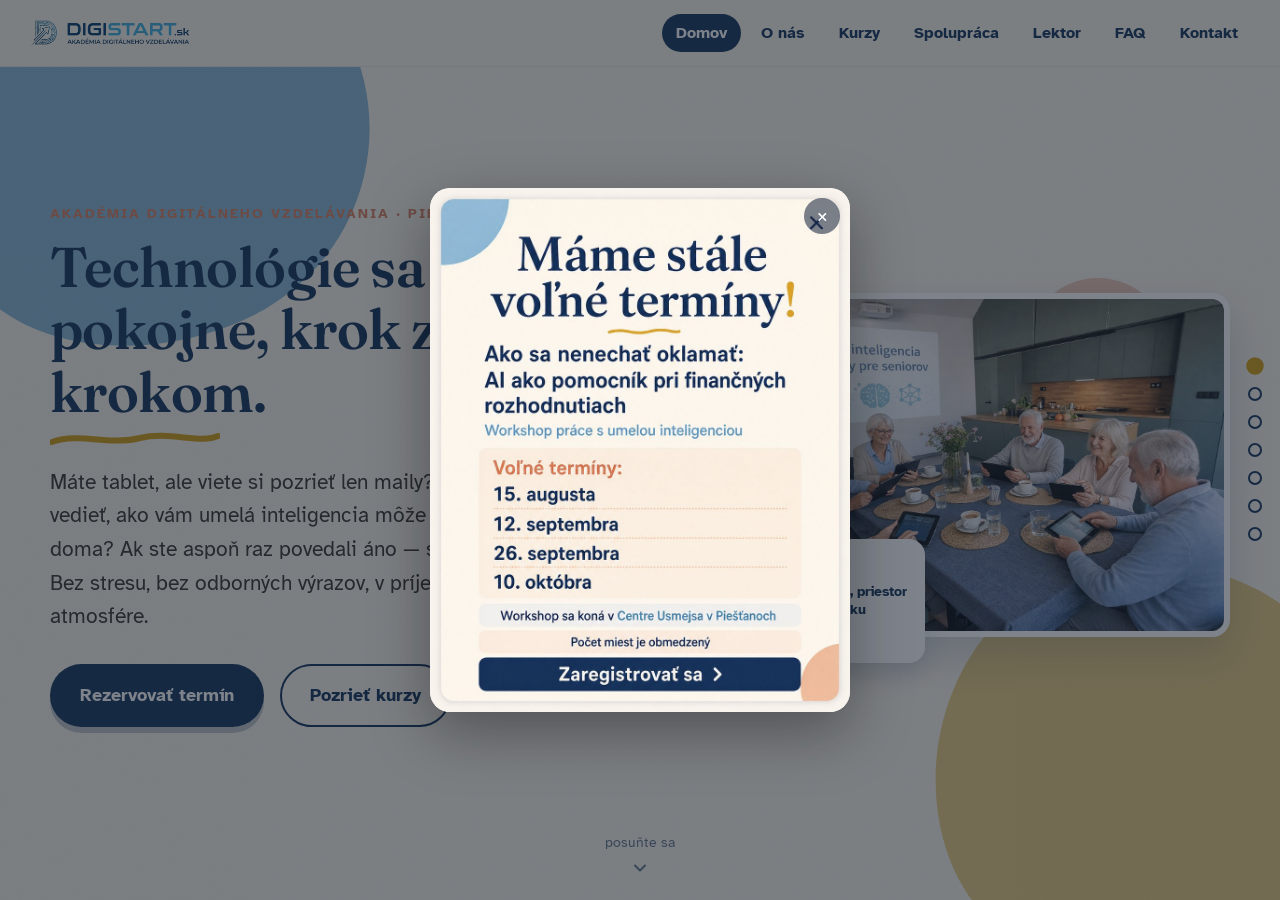
==== commit 2412afaf: "Add homepage popup advert for Ako sa nenechat oklamat workshop" ====
--- a/index.html
+++ b/index.html
@@ -20,7 +20,7 @@
   }
 
   *{box-sizing:border-box;}
-  html,body{margin:0;padding:0;}
+  html,body{margin:0;padding:0; background:var(--paper);}
   body{
     font-family:'Atkinson Hyperlegible', sans-serif;
     background:var(--paper);
@@ -464,6 +464,38 @@
   /* Helper utility */
   .text-center{ text-align:center; }
   .mx-auto{ margin-left:auto; margin-right:auto; }
+
+  /* ===== Homepage popup advert ===== */
+  #dsPopupOverlay{
+    position:fixed; inset:0; z-index:9999;
+    background:rgba(20,30,45,0.55);
+    display:flex; align-items:center; justify-content:center;
+    padding:24px;
+    opacity:0; pointer-events:none;
+    transition:opacity .25s ease;
+  }
+  #dsPopupOverlay.show{ opacity:1; pointer-events:auto; }
+  #dsPopupBox{
+    position:relative; max-width:420px; width:100%;
+    max-height:90vh; overflow:auto;
+    border-radius:20px;
+    box-shadow:0 20px 60px rgba(0,0,0,0.35);
+    transform:scale(.96); transition:transform .25s ease;
+    background:#fff;
+  }
+  #dsPopupOverlay.show #dsPopupBox{ transform:scale(1); }
+  #dsPopupBox img{
+    display:block; width:100%; height:auto; border-radius:20px; cursor:pointer;
+  }
+  #dsPopupClose{
+    position:absolute; top:10px; right:10px;
+    width:36px; height:36px; border-radius:50%;
+    background:rgba(15,30,55,0.55); color:#fff;
+    border:none; font-size:20px; line-height:1;
+    display:flex; align-items:center; justify-content:center;
+    cursor:pointer; z-index:2;
+  }
+  #dsPopupClose:hover{ background:rgba(15,30,55,0.8); }
 </style>
 </head>
 <body>
@@ -771,6 +803,10 @@
           <a class="btn btn-primary" href="rezervacia.html">Rezervovať termín</a>
           <a class="btn btn-outline" href="https://www.facebook.com/profile.php?id=61587481792657" target="_blank" rel="noopener">Facebook</a>
         </div>
+        <div class="cta-row" style="margin-top:14px;">
+          <a class="btn btn-outline" href="kontakty.html#fakturacne">Fakturačné údaje</a>
+          <a class="btn btn-outline" href="kontakty.html#qr-platba">QR platba</a>
+        </div>
       </div>
 
       <div class="contact-card reveal">
@@ -890,5 +926,49 @@
   }
 </script>
 
+<!-- ===== Homepage popup advert: Ako sa nenechať oklamať ===== -->
+<div id="dsPopupOverlay">
+  <div id="dsPopupBox">
+    <button id="dsPopupClose" aria-label="Zavrieť">&times;</button>
+    <img id="dsPopupImg" src="[data-uri]" alt="Máme stále voľné termíny! Workshop: Ako sa nenechať oklamať">
+  </div>
+</div>
+<script>
+(function(){
+  var overlay = document.getElementById('dsPopupOverlay');
+  var closeBtn = document.getElementById('dsPopupClose');
+  var img = document.getElementById('dsPopupImg');
+
+  function openPopup(){
+    overlay.classList.add('show');
+  }
+  function closePopup(){
+    overlay.classList.remove('show');
+  }
+
+  // Show immediately when the homepage is opened
+  window.addEventListener('load', function(){
+    setTimeout(openPopup, 300);
+  });
+
+  closeBtn.addEventListener('click', function(e){
+    e.stopPropagation();
+    closePopup();
+  });
+
+  overlay.addEventListener('click', function(e){
+    if(e.target === overlay){ closePopup(); }
+  });
+
+  img.addEventListener('click', function(){
+    window.location.href = 'https://bezpecneonline.digistart.sk';
+  });
+
+  document.addEventListener('keydown', function(e){
+    if(e.key === 'Escape'){ closePopup(); }
+  });
+})();
+</script>
+
 </body>
 </html>
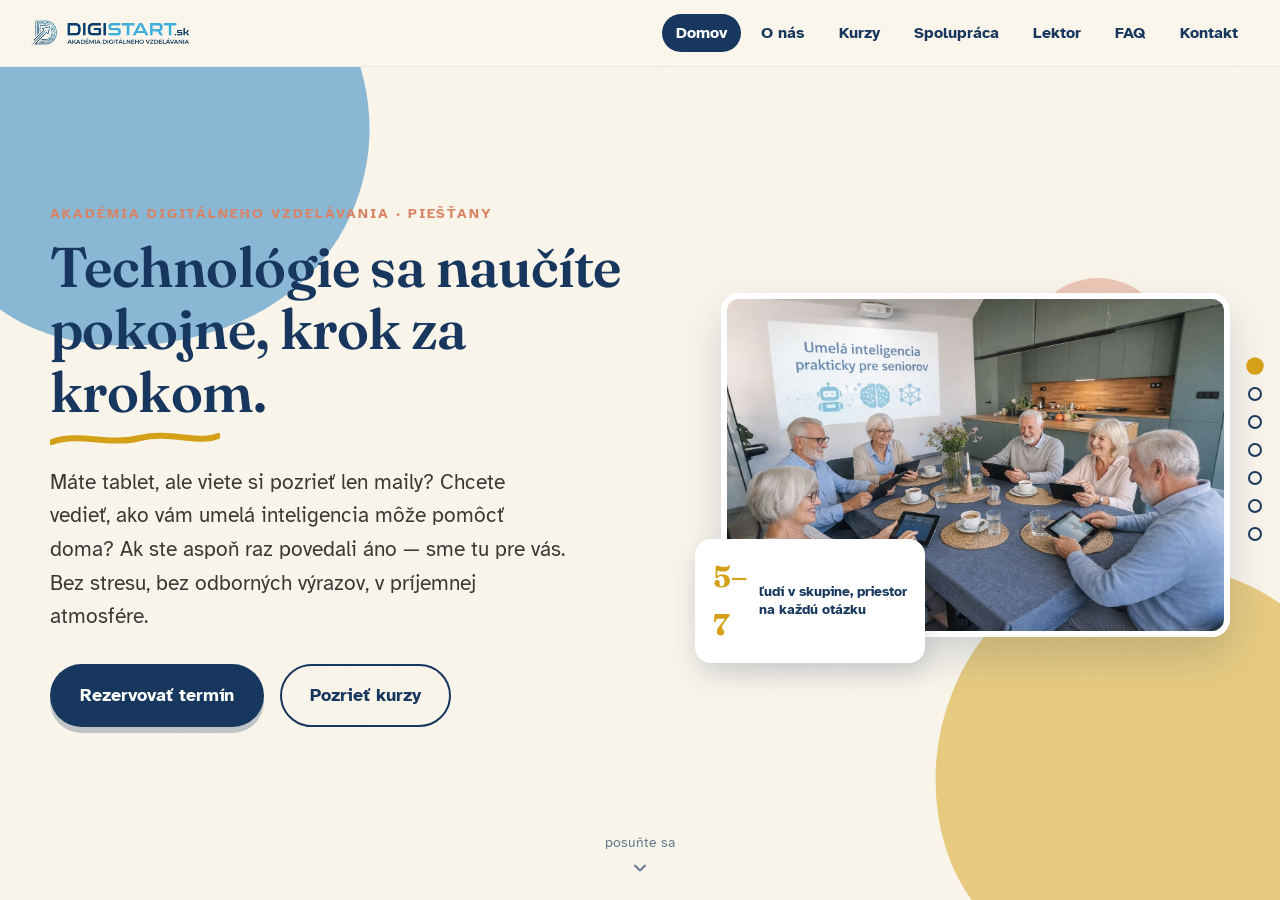
==== commit d39266a6: "Remove homepage popup advert Co-Authored-By: Claude Sonnet 5.5 <noreply@anthropic.com>" ====
--- a/index.html
+++ b/index.html
@@ -465,37 +465,6 @@
   .text-center{ text-align:center; }
   .mx-auto{ margin-left:auto; margin-right:auto; }
 
-  /* ===== Homepage popup advert ===== */
-  #dsPopupOverlay{
-    position:fixed; inset:0; z-index:9999;
-    background:rgba(20,30,45,0.55);
-    display:flex; align-items:center; justify-content:center;
-    padding:24px;
-    opacity:0; pointer-events:none;
-    transition:opacity .25s ease;
-  }
-  #dsPopupOverlay.show{ opacity:1; pointer-events:auto; }
-  #dsPopupBox{
-    position:relative; max-width:420px; width:100%;
-    max-height:90vh; overflow:auto;
-    border-radius:20px;
-    box-shadow:0 20px 60px rgba(0,0,0,0.35);
-    transform:scale(.96); transition:transform .25s ease;
-    background:#fff;
-  }
-  #dsPopupOverlay.show #dsPopupBox{ transform:scale(1); }
-  #dsPopupBox img{
-    display:block; width:100%; height:auto; border-radius:20px; cursor:pointer;
-  }
-  #dsPopupClose{
-    position:absolute; top:10px; right:10px;
-    width:36px; height:36px; border-radius:50%;
-    background:rgba(15,30,55,0.55); color:#fff;
-    border:none; font-size:20px; line-height:1;
-    display:flex; align-items:center; justify-content:center;
-    cursor:pointer; z-index:2;
-  }
-  #dsPopupClose:hover{ background:rgba(15,30,55,0.8); }
 </style>
 </head>
 <body>
@@ -926,49 +895,5 @@
   }
 </script>
 
-<!-- ===== Homepage popup advert: Ako sa nenechať oklamať ===== -->
-<div id="dsPopupOverlay">
-  <div id="dsPopupBox">
-    <button id="dsPopupClose" aria-label="Zavrieť">&times;</button>
-    <img id="dsPopupImg" src="[data-uri]" alt="Máme stále voľné termíny! Workshop: Ako sa nenechať oklamať">
-  </div>
-</div>
-<script>
-(function(){
-  var overlay = document.getElementById('dsPopupOverlay');
-  var closeBtn = document.getElementById('dsPopupClose');
-  var img = document.getElementById('dsPopupImg');
-
-  function openPopup(){
-    overlay.classList.add('show');
-  }
-  function closePopup(){
-    overlay.classList.remove('show');
-  }
-
-  // Show immediately when the homepage is opened
-  window.addEventListener('load', function(){
-    setTimeout(openPopup, 300);
-  });
-
-  closeBtn.addEventListener('click', function(e){
-    e.stopPropagation();
-    closePopup();
-  });
-
-  overlay.addEventListener('click', function(e){
-    if(e.target === overlay){ closePopup(); }
-  });
-
-  img.addEventListener('click', function(){
-    window.location.href = 'https://bezpecneonline.digistart.sk';
-  });
-
-  document.addEventListener('keydown', function(e){
-    if(e.key === 'Escape'){ closePopup(); }
-  });
-})();
-</script>
-
 </body>
 </html>
